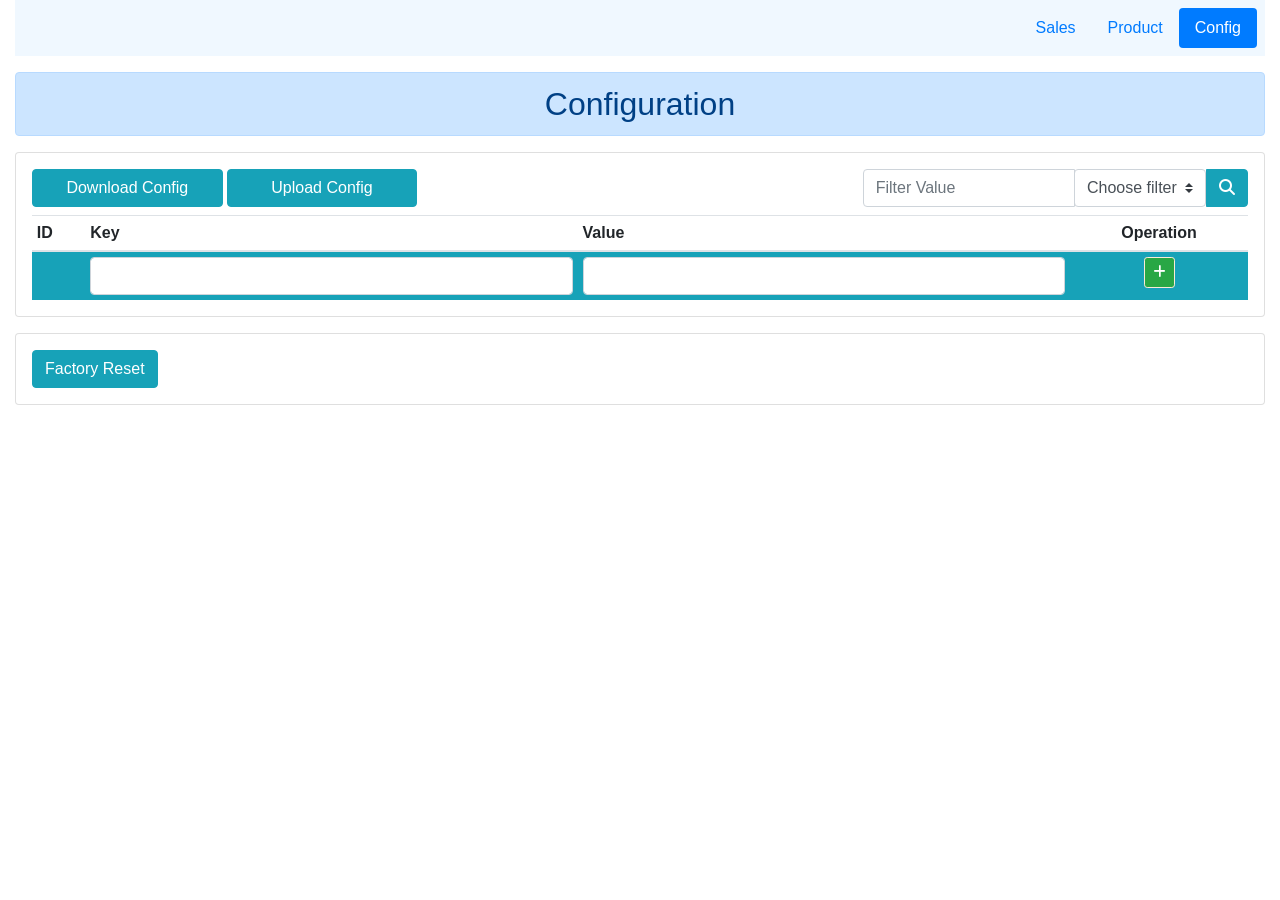
==== config.html @ c0d7469e "Merge 0dd97477b012184e996d37d2cf9f2592f91f5855 into 32b32e892f73459fadde84978712a0e87e4f4a03" ====
<!DOCTYPE html>
<html lang="en">

<head>
  <title>POS Lite</title>

  <link rel="icon" type="image/png" sizes="16x16"
    href="https://cdn0.iconfinder.com/data/icons/kameleon-free-pack-rounded/110/Shop-16.png">
  <link rel="icon" type="image/png" sizes="32x32"
    href="https://cdn0.iconfinder.com/data/icons/kameleon-free-pack-rounded/110/Shop-32.png">
  <link rel="icon" type="image/png" sizes="96x96"
    href="https://cdn0.iconfinder.com/data/icons/kameleon-free-pack-rounded/110/Shop-96.png">

  <meta charset="UTF-8" />
  <meta name="viewport" content="width=device-width, initial-scale=1.0" />
  <meta http-equiv="X-UA-Compatible" content="ie=edge" />
  <meta name="Description" content="POS Lite" />
  <meta name="author" content="POS Lite">

  <link rel="stylesheet" href="https://cdn.jsdelivr.net/npm/bootstrap@4.0.0/dist/css/bootstrap.min.css"
    integrity="sha384-Gn5384xqQ1aoWXA+058RXPxPg6fy4IWvTNh0E263XmFcJlSAwiGgFAW/dAiS6JXm" crossorigin="anonymous">
  <link rel="stylesheet" href="https://cdnjs.cloudflare.com/ajax/libs/font-awesome/6.1.1/css/all.min.css"
    integrity="sha512-KfkfwYDsLkIlwQp6LFnl8zNdLGxu9YAA1QvwINks4PhcElQSvqcyVLLD9aMhXd13uQjoXtEKNosOWaZqXgel0g=="
    crossorigin="anonymous" referrerpolicy="no-referrer" />
</head>

<body>
  <div class="container-fluid">
    <div class="row">

      <div class="col-lg-12">
        <ul class="nav nav-pills justify-content-end p-2" style="width:100%; background-color:aliceblue">
          <li class="nav-item">
            <a class="nav-link" href="./index.html">Sales</a>
          </li>
          <li class="nav-item">
            <a class="nav-link" href="./product.html">Product</a>
          </li>
          <li class="nav-item">
            <a class="nav-link active" href="#">Config</a>
          </li>
        </ul>
      </div>

      <div class="col-lg-12 mt-3">
        <h2 class="alert alert-primary text-center">
          Configuration
        </h2>
      </div>

      <div class="col-lg-12">
        <div class="card">
          <div class="card-body p-3">
            <div class="row">
              <div class="col-lg-4 mb-2">
                <div class="row no-gutters">
                  <div class="col mr-1">
                    <button type="button" class="btn btn-info btn-block" onclick="onDownloadConfig()">Download
                      Config</button>
                  </div>
                  <div class="col">
                    <button type="button" class="btn btn-info btn-block" onclick="onUploadConfig()">Upload
                      Config</button>
                  </div>
                </div>
                <div class="input-group-sm mt-2 mb-2" style="display:none" id="config_upload_form">
                  <input type="file" class="form-control" id="config_file">
                  <div class="input-group-append">
                    <button class="btn btn-secondary" type="button" data-toggle="modal"
                      data-target="#exampleModal">Upload</button>
                  </div>
                </div>
                <div class="modal fade" id="exampleModal" tabindex="-1" role="dialog"
                  aria-labelledby="exampleModalLabel" aria-hidden="true">
                  <div class="modal-dialog" role="document">
                    <div class="modal-content">
                      <div class="modal-header">
                        <h5 class="modal-title" id="exampleModalLabel">Warning</h5>
                        <button type="button" class="close" data-dismiss="modal" aria-label="Close">
                          <span aria-hidden="true">&times;</span>
                        </button>
                      </div>
                      <div class="modal-body">
                        Do you really want to replace all config?
                      </div>
                      <div class="modal-footer">
                        <button type="button" class="btn btn-secondary" data-dismiss="modal">Close</button>
                        <button type="button" class="btn btn-primary" data-dismiss="modal"
                          onclick="onUploadConfigProcess()">Save changes</button>
                      </div>
                    </div>
                  </div>
                </div>
              </div>

              <div class="col-lg-4 offset-lg-4 mb-2">
                <div class="input-group">
                  <input id="filter_value" type="text" class="form-control" placeholder="Filter Value"
                    aria-label="Filter Value" aria-describedby="basic-addon2">
                  <div class="input-group-append">
                    <select id="filter_type" class="custom-select" id="inputGroupSelect04">
                      <option value="default" selected>Choose filter</option>
                      <option value="key">Key</option>
                      <option value="value">Value</option>
                    </select>
                    <button class="btn btn-info btn-rounded" onclick="onSearchConfig()">
                      <i class="fa-solid fa-magnifying-glass"></i>
                    </button>
                  </div>
                </div>
              </div>
            </div>
            <div class="table-responsive">
              <table id="datatable" class="table table-sm table-striped mb-0">
                <thead>
                  <tr>
                    <th>ID</th>
                    <th>Key</th>
                    <th>Value</th>
                    <th style="text-align:center">Operation</th>
                  </tr>
                </thead>
                <tbody id="config_list"></tbody>
                <tfoot id="new_config" class="bg-info">
                  <tr>
                    <td></td>
                    <td>
                      <input id="new_config_key" type="text" class="form-control">
                    </td>
                    <td>
                      <input id="new_config_value" type="text" class="form-control">
                    </td>
                    <td style="text-align:center"><button type="button" class="btn btn-success btn-rounded btn-sm my-0"
                        style="border-color:antiquewhite" onclick="onAddConfig()">
                        <i class="fas fa-plus"></i>
                      </button></td>
                  </tr>
                </tfoot>
              </table>
            </div>
          </div>
        </div>
      </div>

      <div class="col-lg-12">
        <div class="card mt-3 mb-3">
          <div class="card-body p-3">
            <div>
              <button type="button" class="btn btn-info" data-toggle="modal"
              data-target="#resetModal">
                Factory Reset
              </button>
              <div class="modal fade" id="resetModal" tabindex="-1" role="dialog"
              aria-labelledby="resetModalLabel" aria-hidden="true">
                <div class="modal-dialog" role="document">
                  <div class="modal-content">
                    <div class="modal-header">
                      <h5 class="modal-title" id="resetModalLabel">Warning</h5>
                      <button type="button" class="close" data-dismiss="modal" aria-label="Close">
                        <span aria-hidden="true">&times;</span>
                      </button>
                    </div>
                    <div class="modal-body">
                      This action will delete all your data, make sure it's already backup
                    </div>
                    <div class="modal-footer">
                      <button type="button" class="btn btn-secondary" data-dismiss="modal">Close</button>
                      <button type="button" class="btn btn-primary" data-dismiss="modal"
                        onclick="onFactoryResetClicked()">Save changes</button>
                    </div>
                  </div>
                </div>
              </div>
            </div>
          </div>
        </div>
      </div>
    </div>

    <!-- Custom Alert -->
    <div id="customAlert"></div>

  </div>

  <!-- Import JS -->
  <script src="https://code.jquery.com/jquery-3.2.1.slim.min.js"
    integrity="sha384-KJ3o2DKtIkvYIK3UENzmM7KCkRr/rE9/Qpg6aAZGJwFDMVNA/GpGFF93hXpG5KkN"
    crossorigin="anonymous"></script>
  <script src="https://cdn.jsdelivr.net/npm/popper.js@1.12.9/dist/umd/popper.min.js"
    integrity="sha384-ApNbgh9B+Y1QKtv3Rn7W3mgPxhU9K/ScQsAP7hUibX39j7fakFPskvXusvfa0b4Q"
    crossorigin="anonymous"></script>
  <script src="https://cdn.jsdelivr.net/npm/bootstrap@4.0.0/dist/js/bootstrap.min.js"
    integrity="sha384-JZR6Spejh4U02d8jOt6vLEHfe/JQGiRRSQQxSfFWpi1MquVdAyjUar5+76PVCmYl"
    crossorigin="anonymous"></script>
  <script src="js/localstoragedb.min.js"></script>
  <script src="js/localstoragedbcustom.js"></script>
  <script src="js/customalert.js"></script>

  <!-- Custom JS -->
  <script type="text/javascript">

    allConfigs() // init page

    function allConfigs() {
      var listConfig = lsDB.queryAll("config")
      if (listConfig.length == 0) {
        return
      }

      configList = ``
      listConfig.forEach(function (value) {
        var singleDataValues = Object.values(value)
        var singleDataKeys = Object.keys(value)
        var singleDataRow = ``
        singleDataValues.forEach(function (va, i) {
          singleDataRow += `<td id="config_${singleDataKeys[i]}_${singleDataValues[0]}">${va}</td>`
        })

        configList += `
              <tr id="config_data_${singleDataValues[0]}">
                ${singleDataRow}
                <td style="text-align:center">
                  <button class="btn btn-sm btn-secondary" onclick="onEditConfig(${singleDataValues[0]})">
                    <i class="fa fa-edit"></i>
                  </button>
                  <button class="btn btn-sm btn-danger" onclick="onDeleteConfig(${singleDataValues[0]})">
                    <i class="fas fa-trash"></i>
                  </button>
                </td>
              </tr>`
      })

      document.getElementById("config_list").innerHTML = configList
    }

    function onAddConfig() {
      var configKey = document.getElementById("new_config_key").value
      var configValue = document.getElementById("new_config_value").value

      if (configKey == "" || configValue == "") {
        alertE("Config key or config Value should not empty")
        return
      }

      var registeredConfig = lsDB.queryAll("config", {
        query: { key: configKey }
      })

      if (registeredConfig.length > 0) {
        alertE("Config key already used")
        return
      }

      lsDB.insert("config", {
        key: configKey,
        value: configValue,
      })
      lsDB.commit()
      allConfigs()

      document.getElementById("new_config_value").value = ""
      document.getElementById("new_config_key").value = ""
    }

    function onEditConfig(id) {
      var currentConfigID = document.getElementById("config_ID_" + id).innerHTML
      var currentConfigKey = document.getElementById("config_key_" + id).innerHTML
      var currentConfigValue = document.getElementById("config_value_" + id).innerHTML

      document.getElementById("config_data_" + id).innerHTML = `
                <td id="config_ID_${id}">${currentConfigID}</td>
                <td id="config_key_${id}" contenteditable=true style="border:groove">${currentConfigKey}</td>
                <td id="config_value_${id}" contenteditable=true style="border:groove">${currentConfigValue}</td>
                <td style="text-align:center">
                  <button class="btn btn-sm btn-primary" onclick="onSaveConfig(${id})">
                    <i class="fa fa-save"></i>
                  </button>
                  <button class="btn btn-sm btn-danger" onclick="onDeleteConfig(${id})">
                    <i class="fas fa-trash"></i>
                  </button>
                </td>`

    }

    function onSaveConfig(id) {
      var changeConfigID = document.getElementById("config_ID_" + id).innerHTML
      var changeConfigKey = document.getElementById("config_key_" + id).innerHTML
      var changeConfigValue = document.getElementById("config_value_" + id).innerHTML

      if (changeConfigKey == "" || changeConfigValue == "") {
        alertE("Config key, config name or price should not empty")
        return
      }

      var registeredConfig = lsDB.queryAll("config", {
        query: { key: changeConfigKey }
      })
      if (registeredConfig.length > 0) {
        if (registeredConfig[0].config_key == changeConfigKey && registeredConfig[0].ID != id) {
          alertE("Config key already used")
          return
        }
      }

      document.getElementById("config_data_" + id).innerHTML = `
                <td id="config_ID_${id}">${changeConfigID}</td>
                <td id="config_key_${id}">${changeConfigKey}</td>
                <td id="config_value_${id}">${changeConfigValue}</td>
                <td style="text-align:center">
                  <button class="btn btn-sm btn-secondary" onclick="onEditConfig(${id})">
                    <i class="fa fa-edit"></i>
                  </button>
                  <button class="btn btn-sm btn-danger" onclick="onDeleteConfig(${id})">
                    <i class="fas fa-trash"></i>
                  </button>
                </td>`

      lsDB.update("config", { ID: id }, function (row) {
        row.key = changeConfigKey
        row.value = changeConfigValue
        return row
      })
      lsDB.commit()
    }

    function onDeleteConfig(id) {
      lsDB.deleteRows("config", { ID: id })
      lsDB.commit()
      document.getElementById("config_data_" + id).remove()
    }

    function onSearchConfig() {
      var filterType = document.getElementById("filter_type").value
      var filterValue = document.getElementById("filter_value").value

      var newQuery = {}
      if (filterType == "default") {
        document.getElementById("filter_value").value = ""
        allConfigs()
        return
      } else {
        newQuery = function (row) {
          if (row[filterType].toLowerCase().match(filterValue.toLowerCase())) {
            return true
          } else {
            return false
          }
        }
      }

      var listConfig = lsDB.queryAll("config", {
        query: newQuery
      })
      if (listConfig.length == 0) {
        document.getElementById("config_list").innerHTML = ""
        return
      }

      configList = ``
      listConfig.forEach(function (value) {

        var singleDataValues = Object.values(value)
        var singleDataKeys = Object.keys(value)
        var singleDataRow = ``
        singleDataValues.forEach(function (va, i) {
          singleDataRow += `<td id="config_${singleDataKeys[i]}_${singleDataValues[0]}">${va}</td>`
        })

        configList += `
              <tr id="config_data_${singleDataValues[0]}">
                ${singleDataRow}
                <td style="text-align:center">
                  <button class="btn btn-sm btn-danger" onclick="onDeleteConfig(${singleDataValues[0]})">
                    <i class="fas fa-trash"></i>
                  </button>
                  <button class="btn btn-sm btn-success" onclick="onEditConfig(${singleDataValues[0]})">
                    <i class="fa fa-edit"></i>
                </button>
                </td>
              </tr>`
      })

      document.getElementById("config_list").innerHTML = configList
    }

    function onDownloadConfig() {
      var listConfig = lsDB.queryAll("config")
      if (listConfig.length == 0) {
        return
      }

      var header = Object.keys(listConfig[0]).join(",") + "\n"
      var configCSV = ""
      listConfig.forEach(function (value, i) {
        var { ID, ...valueWithoutID } = value
        if (i == 0) { // first iteration
          configCSV += Object.keys(valueWithoutID).join(",") + "\n"
          configCSV += Object.values(valueWithoutID).join(",") + "\n"
        }
        else if (i + 1 == listConfig.length) { // last iteration
          configCSV += Object.values(valueWithoutID).join(",")
        } else {
          configCSV += Object.values(valueWithoutID).join(",") + "\n"
        }
      })

      var csv_file, download_link
      csv_file = new Blob([configCSV], { type: "text/csv" })
      download_link = document.createElement("a")
      download_link.download = "config.csv"
      download_link.href = window.URL.createObjectURL(csv_file)
      download_link.style.display = "none"
      document.body.appendChild(download_link)
      download_link.click()
    }

    function onUploadConfig() {
      var formUploadConfig = document.getElementById("config_upload_form")
      if (formUploadConfig.style.display === "none") {
        formUploadConfig.style.display = "flex"
      } else {
        formUploadConfig.style.display = "none"
      }
    }

    function onUploadConfigProcess() {
      var configFile = document.getElementById("config_file")
      var regex = /^([a-zA-Z0-9\s_\\.\-:])+(.csv|.txt)$/
      if (regex.test(configFile.value.toLowerCase())) {
        if (typeof (FileReader) != "undefined") {
          var reader = new FileReader()
          reader.onload = function (e) {
            var configJSON = csvToJSON(e.target.result)
            if (configJSON) {
              lsDB.truncate("config")
              configJSON.forEach(function (value) {
                lsDB.insert("config", value)
              })
              lsDB.commit()
              allConfigs()
            } else {
              alertE("Error, please re-validate your file");
            }
          }
          reader.readAsText(configFile.files[0]);
        } else {
          alertE("This browser does not support HTML5");
        }
      } else {
        alertE("Please upload a valid CSV file");
      }
    }

    function csvToJSON(csv) {
      var lines = csv.split("\n");
      var result = [];
      var headers = lines[0].split(",");

      for (var i = 1; i < lines.length; i++) {
        var obj = {};
        var currentline = lines[i].split(",")
        for (var j = 0; j < headers.length; j++) {
          var val = currentline[j]
          if (j + 1 == 2 && currentline.length > 2) { // indicating value contains comma in value
            currentline.shift() // remove first array
            val = currentline.join(",") // then compact it 
          }
          obj[headers[j]] = val
        }
        result.push(obj)
      }

      const unique = new Set()
      const anyDuplicateConfigKey = result.some(element => unique.size === unique.add(element.key).size)
      if (anyDuplicateConfigKey) {
        return false
      }

      return result
    }

    function onFactoryResetClicked() {
      lsDB.drop("poslite")      
      location.reload()
    }

  </script>

</body>

</html>
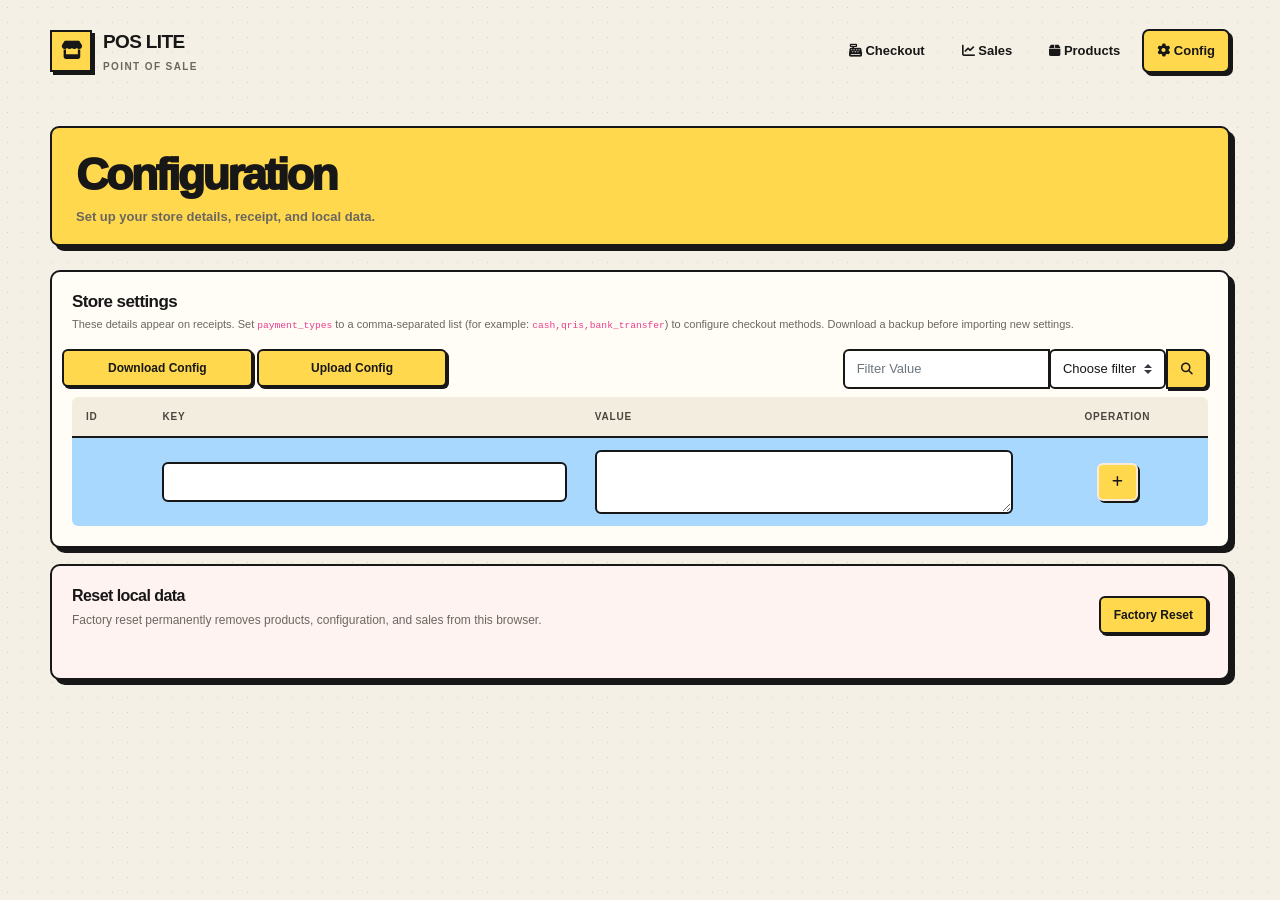
==== commit 581d9cdc: "init modernize" ====
--- a/config.html
+++ b/config.html
@@ -4,12 +4,7 @@
 <head>
   <title>POS Lite</title>
 
-  <link rel="icon" type="image/png" sizes="16x16"
-    href="https://cdn0.iconfinder.com/data/icons/kameleon-free-pack-rounded/110/Shop-16.png">
-  <link rel="icon" type="image/png" sizes="32x32"
-    href="https://cdn0.iconfinder.com/data/icons/kameleon-free-pack-rounded/110/Shop-32.png">
-  <link rel="icon" type="image/png" sizes="96x96"
-    href="https://cdn0.iconfinder.com/data/icons/kameleon-free-pack-rounded/110/Shop-96.png">
+  <link rel="icon" type="image/png" href="https://i.ibb.co.com/cK1Ss7vL/poslite-logo.png">
 
   <meta charset="UTF-8" />
   <meta name="viewport" content="width=device-width, initial-scale=1.0" />
@@ -22,35 +17,50 @@
   <link rel="stylesheet" href="https://cdnjs.cloudflare.com/ajax/libs/font-awesome/6.1.1/css/all.min.css"
     integrity="sha512-KfkfwYDsLkIlwQp6LFnl8zNdLGxu9YAA1QvwINks4PhcElQSvqcyVLLD9aMhXd13uQjoXtEKNosOWaZqXgel0g=="
     crossorigin="anonymous" referrerpolicy="no-referrer" />
+  <link rel="stylesheet" href="./css/pos.css">
 </head>
 
 <body>
-  <div class="container-fluid">
+  <div class="container-fluid app-shell">
     <div class="row">
 
-      <div class="col-lg-12">
-        <ul class="nav nav-pills justify-content-end p-2" style="width:100%; background-color:aliceblue">
-          <li class="nav-item">
-            <a class="nav-link" href="./index.html">Sales</a>
-          </li>
-          <li class="nav-item">
-            <a class="nav-link" href="./product.html">Product</a>
-          </li>
-          <li class="nav-item">
-            <a class="nav-link active" href="#">Config</a>
-          </li>
-        </ul>
-      </div>
+      <header class="col-lg-12 app-topbar">
+        <a class="app-brand" href="./index.html" aria-label="POS Lite home">
+          <span class="app-brand-mark" aria-hidden="true"><i class="fa-solid fa-store"></i></span>
+          <span class="app-brand-name">POS LITE<small>Point of sale</small></span>
+        </a>
+        <nav aria-label="Main navigation">
+          <ul class="nav nav-pills app-nav">
+            <li class="nav-item"><a class="nav-link" href="./index.html"><i class="fa-solid fa-cash-register"
+                  aria-hidden="true"></i> Checkout</a></li>
+            <li class="nav-item"><a class="nav-link" href="./sales.html"><i class="fa-solid fa-chart-line"
+                  aria-hidden="true"></i> Sales</a></li>
+            <li class="nav-item"><a class="nav-link" href="./product.html"><i class="fa-solid fa-box"
+                  aria-hidden="true"></i> Products</a></li>
+            <li class="nav-item"><a class="nav-link active" href="./config.html" aria-current="page"><i
+                  class="fa-solid fa-gear" aria-hidden="true"></i> Config</a></li>
+          </ul>
+        </nav>
+      </header>
 
       <div class="col-lg-12 mt-3">
-        <h2 class="alert alert-primary text-center">
+        <h2 class="alert page-title">
           Configuration
+          <small>Set up your store details, receipt, and local data.</small>
         </h2>
       </div>
 
       <div class="col-lg-12">
         <div class="card">
           <div class="card-body p-3">
+            <div class="page-section-heading">
+              <div>
+                <h3>Store settings</h3>
+                <p>These details appear on receipts. Set <code>payment_types</code> to a comma-separated list (for
+                  example: <code>cash,qris,bank_transfer</code>) to configure checkout methods. Download a backup before
+                  importing new settings.</p>
+              </div>
+            </div>
             <div class="row">
               <div class="col-lg-4 mb-2">
                 <div class="row no-gutters">
@@ -75,18 +85,19 @@
                   <div class="modal-dialog" role="document">
                     <div class="modal-content">
                       <div class="modal-header">
-                        <h5 class="modal-title" id="exampleModalLabel">Warning</h5>
+                        <h5 class="modal-title" id="exampleModalLabel">Replace configuration?</h5>
                         <button type="button" class="close" data-dismiss="modal" aria-label="Close">
                           <span aria-hidden="true">&times;</span>
                         </button>
                       </div>
                       <div class="modal-body">
-                        Do you really want to replace all config?
+                        This will replace every setting in this browser. Make sure your current configuration is backed
+                        up.
                       </div>
                       <div class="modal-footer">
-                        <button type="button" class="btn btn-secondary" data-dismiss="modal">Close</button>
+                        <button type="button" class="btn btn-secondary" data-dismiss="modal">Cancel</button>
                         <button type="button" class="btn btn-primary" data-dismiss="modal"
-                          onclick="onUploadConfigProcess()">Save changes</button>
+                          onclick="onUploadConfigProcess()">Replace settings</button>
                       </div>
                     </div>
                   </div>
@@ -128,7 +139,7 @@
                       <input id="new_config_key" type="text" class="form-control">
                     </td>
                     <td>
-                      <input id="new_config_value" type="text" class="form-control">
+                      <textarea id="new_config_value" class="form-control" rows="2"></textarea>
                     </td>
                     <td style="text-align:center"><button type="button" class="btn btn-success btn-rounded btn-sm my-0"
                         style="border-color:antiquewhite" onclick="onAddConfig()">
@@ -143,19 +154,22 @@
       </div>
 
       <div class="col-lg-12">
-        <div class="card mt-3 mb-3">
+        <div class="card danger-panel mt-3 mb-3">
           <div class="card-body p-3">
-            <div>
-              <button type="button" class="btn btn-info" data-toggle="modal"
-              data-target="#resetModal">
+            <div class="page-section-heading">
+              <div>
+                <h3>Reset local data</h3>
+                <p>Factory reset permanently removes products, configuration, and sales from this browser.</p>
+              </div>
+              <button type="button" class="btn btn-info" data-toggle="modal" data-target="#resetModal">
                 Factory Reset
               </button>
-              <div class="modal fade" id="resetModal" tabindex="-1" role="dialog"
-              aria-labelledby="resetModalLabel" aria-hidden="true">
+              <div class="modal fade" id="resetModal" tabindex="-1" role="dialog" aria-labelledby="resetModalLabel"
+                aria-hidden="true">
                 <div class="modal-dialog" role="document">
                   <div class="modal-content">
                     <div class="modal-header">
-                      <h5 class="modal-title" id="resetModalLabel">Warning</h5>
+                      <h5 class="modal-title" id="resetModalLabel">Reset this browser?</h5>
                       <button type="button" class="close" data-dismiss="modal" aria-label="Close">
                         <span aria-hidden="true">&times;</span>
                       </button>
@@ -164,9 +178,9 @@
                       This action will delete all your data, make sure it's already backup
                     </div>
                     <div class="modal-footer">
-                      <button type="button" class="btn btn-secondary" data-dismiss="modal">Close</button>
+                      <button type="button" class="btn btn-secondary" data-dismiss="modal">Cancel</button>
                       <button type="button" class="btn btn-primary" data-dismiss="modal"
-                        onclick="onFactoryResetClicked()">Save changes</button>
+                        onclick="onFactoryResetClicked()">Reset all data</button>
                     </div>
                   </div>
                 </div>
@@ -193,8 +207,9 @@
     integrity="sha384-JZR6Spejh4U02d8jOt6vLEHfe/JQGiRRSQQxSfFWpi1MquVdAyjUar5+76PVCmYl"
     crossorigin="anonymous"></script>
   <script src="js/localstoragedb.min.js"></script>
-  <script src="js/localstoragedbcustom.js"></script>
-  <script src="js/customalert.js"></script>
+  <script src="js/database.js"></script>
+  <script src="js/alerts.js"></script>
+  <script src="js/csv.js"></script>
 
   <!-- Custom JS -->
   <script type="text/javascript">
@@ -202,39 +217,64 @@
     allConfigs() // init page
 
     function allConfigs() {
-      var listConfig = lsDB.queryAll("config")
-      if (listConfig.length == 0) {
-        return
-      }
-
-      configList = ``
-      listConfig.forEach(function (value) {
-        var singleDataValues = Object.values(value)
-        var singleDataKeys = Object.keys(value)
-        var singleDataRow = ``
-        singleDataValues.forEach(function (va, i) {
-          singleDataRow += `<td id="config_${singleDataKeys[i]}_${singleDataValues[0]}">${va}</td>`
+      lsDB = newSessionDB()
+      renderConfigs(lsDB.queryAll("config"))
+    }
+
+    function renderConfigs(configs) {
+      var configList = document.getElementById("config_list")
+      configList.textContent = ""
+      if (configs.length === 0) {
+        var emptyRow = document.createElement("tr")
+        var emptyCell = document.createElement("td")
+        emptyCell.colSpan = 4
+        emptyCell.className = "data-empty"
+        emptyCell.textContent = "No settings found. Add a setting below or adjust your search."
+        emptyRow.appendChild(emptyCell)
+        configList.appendChild(emptyRow)
+        return
+      }
+
+      configs.forEach(function (config) {
+        var row = document.createElement("tr")
+        row.id = "config_data_" + config.ID;
+        [
+          ["config_ID", config.ID],
+          ["config_key", config.key],
+          ["config_value", config.value]
+        ].forEach(function (field) {
+          var cell = document.createElement("td")
+          cell.id = field[0] + "_" + config.ID
+          cell.textContent = field[1] === null || field[1] === undefined ? "" : String(field[1])
+          if (field[0] === "config_value") {
+            cell.className = "config-value-cell"
+          }
+          row.appendChild(cell)
         })
 
-        configList += `
-              <tr id="config_data_${singleDataValues[0]}">
-                ${singleDataRow}
-                <td style="text-align:center">
-                  <button class="btn btn-sm btn-secondary" onclick="onEditConfig(${singleDataValues[0]})">
-                    <i class="fa fa-edit"></i>
-                  </button>
-                  <button class="btn btn-sm btn-danger" onclick="onDeleteConfig(${singleDataValues[0]})">
-                    <i class="fas fa-trash"></i>
-                  </button>
-                </td>
-              </tr>`
-      })
-
-      document.getElementById("config_list").innerHTML = configList
+        var actions = document.createElement("td")
+        actions.className = "text-center"
+        var editButton = document.createElement("button")
+        editButton.type = "button"
+        editButton.className = "btn btn-sm btn-secondary mr-1"
+        editButton.setAttribute("aria-label", "Edit setting " + config.key)
+        editButton.innerHTML = '<i class="fa fa-edit" aria-hidden="true"></i>'
+        editButton.addEventListener("click", function () { onEditConfig(config.ID) })
+        var deleteButton = document.createElement("button")
+        deleteButton.type = "button"
+        deleteButton.className = "btn btn-sm btn-danger"
+        deleteButton.setAttribute("aria-label", "Delete setting " + config.key)
+        deleteButton.innerHTML = '<i class="fas fa-trash" aria-hidden="true"></i>'
+        deleteButton.addEventListener("click", function () { onDeleteConfig(config.ID) })
+        actions.appendChild(editButton)
+        actions.appendChild(deleteButton)
+        row.appendChild(actions)
+        configList.appendChild(row)
+      })
     }
 
     function onAddConfig() {
-      var configKey = document.getElementById("new_config_key").value
+      var configKey = document.getElementById("new_config_key").value.trim()
       var configValue = document.getElementById("new_config_value").value
 
       if (configKey == "" || configValue == "") {
@@ -242,6 +282,7 @@
         return
       }
 
+      lsDB = newSessionDB()
       var registeredConfig = lsDB.queryAll("config", {
         query: { key: configKey }
       })
@@ -263,57 +304,69 @@
     }
 
     function onEditConfig(id) {
-      var currentConfigID = document.getElementById("config_ID_" + id).innerHTML
-      var currentConfigKey = document.getElementById("config_key_" + id).innerHTML
-      var currentConfigValue = document.getElementById("config_value_" + id).innerHTML
-
-      document.getElementById("config_data_" + id).innerHTML = `
-                <td id="config_ID_${id}">${currentConfigID}</td>
-                <td id="config_key_${id}" contenteditable=true style="border:groove">${currentConfigKey}</td>
-                <td id="config_value_${id}" contenteditable=true style="border:groove">${currentConfigValue}</td>
-                <td style="text-align:center">
-                  <button class="btn btn-sm btn-primary" onclick="onSaveConfig(${id})">
-                    <i class="fa fa-save"></i>
-                  </button>
-                  <button class="btn btn-sm btn-danger" onclick="onDeleteConfig(${id})">
-                    <i class="fas fa-trash"></i>
-                  </button>
-                </td>`
-
+      var row = document.getElementById("config_data_" + id)
+      var values = ["config_ID_" + id, "config_key_" + id, "config_value_" + id]
+        .map(function (cellId) { return document.getElementById(cellId).textContent })
+      row.textContent = ""
+      values.forEach(function (value, index) {
+        var cell = document.createElement("td")
+        cell.id = ["config_ID", "config_key", "config_value"][index] + "_" + id
+        if (index === 2 && values[1] === "receipt_footer") {
+          var editor = document.createElement("textarea")
+          editor.className = "form-control"
+          editor.rows = 3
+          editor.value = value
+          editor.setAttribute("aria-label", "Receipt footer")
+          cell.appendChild(editor)
+        } else {
+          cell.textContent = value
+        }
+        if (index > 0) {
+          if (!(index === 2 && values[1] === "receipt_footer")) {
+            cell.contentEditable = "true"
+            cell.setAttribute("aria-label", index === 1 ? "Setting key" : "Setting value")
+          }
+        }
+        row.appendChild(cell)
+      })
+      var actions = document.createElement("td")
+      actions.className = "text-center"
+      var saveButton = document.createElement("button")
+      saveButton.type = "button"
+      saveButton.className = "btn btn-sm btn-primary mr-1"
+      saveButton.setAttribute("aria-label", "Save setting")
+      saveButton.innerHTML = '<i class="fa fa-save" aria-hidden="true"></i>'
+      saveButton.addEventListener("click", function () { onSaveConfig(id) })
+      var cancelButton = document.createElement("button")
+      cancelButton.type = "button"
+      cancelButton.className = "btn btn-sm btn-secondary"
+      cancelButton.setAttribute("aria-label", "Cancel editing")
+      cancelButton.innerHTML = '<i class="fa fa-xmark" aria-hidden="true"></i>'
+      cancelButton.addEventListener("click", allConfigs)
+      actions.appendChild(saveButton)
+      actions.appendChild(cancelButton)
+      row.appendChild(actions)
     }
 
     function onSaveConfig(id) {
-      var changeConfigID = document.getElementById("config_ID_" + id).innerHTML
-      var changeConfigKey = document.getElementById("config_key_" + id).innerHTML
-      var changeConfigValue = document.getElementById("config_value_" + id).innerHTML
-
-      if (changeConfigKey == "" || changeConfigValue == "") {
+      var changeConfigKey = document.getElementById("config_key_" + id).textContent.trim()
+      var configValueCell = document.getElementById("config_value_" + id)
+      var footerEditor = configValueCell.querySelector("textarea")
+      var changeConfigValue = footerEditor ? footerEditor.value : configValueCell.textContent
+
+      if (!changeConfigKey || !changeConfigValue.trim()) {
         alertE("Config key, config name or price should not empty")
         return
       }
 
+      lsDB = newSessionDB()
       var registeredConfig = lsDB.queryAll("config", {
         query: { key: changeConfigKey }
       })
-      if (registeredConfig.length > 0) {
-        if (registeredConfig[0].config_key == changeConfigKey && registeredConfig[0].ID != id) {
-          alertE("Config key already used")
-          return
-        }
-      }
-
-      document.getElementById("config_data_" + id).innerHTML = `
-                <td id="config_ID_${id}">${changeConfigID}</td>
-                <td id="config_key_${id}">${changeConfigKey}</td>
-                <td id="config_value_${id}">${changeConfigValue}</td>
-                <td style="text-align:center">
-                  <button class="btn btn-sm btn-secondary" onclick="onEditConfig(${id})">
-                    <i class="fa fa-edit"></i>
-                  </button>
-                  <button class="btn btn-sm btn-danger" onclick="onDeleteConfig(${id})">
-                    <i class="fas fa-trash"></i>
-                  </button>
-                </td>`
+      if (registeredConfig.some(function (config) { return Number(config.ID) !== Number(id) })) {
+        alertE("Config key already used")
+        return
+      }
 
       lsDB.update("config", { ID: id }, function (row) {
         row.key = changeConfigKey
@@ -321,97 +374,44 @@
         return row
       })
       lsDB.commit()
+      allConfigs()
     }
 
     function onDeleteConfig(id) {
-      lsDB.deleteRows("config", { ID: id })
-      lsDB.commit()
-      document.getElementById("config_data_" + id).remove()
+      confirmAction("Delete this configuration setting?", function () {
+        lsDB = newSessionDB()
+        lsDB.deleteRows("config", { ID: id })
+        lsDB.commit()
+        allConfigs()
+      }, "Delete setting")
     }
 
     function onSearchConfig() {
       var filterType = document.getElementById("filter_type").value
-      var filterValue = document.getElementById("filter_value").value
-
-      var newQuery = {}
-      if (filterType == "default") {
-        document.getElementById("filter_value").value = ""
-        allConfigs()
-        return
-      } else {
-        newQuery = function (row) {
-          if (row[filterType].toLowerCase().match(filterValue.toLowerCase())) {
-            return true
-          } else {
-            return false
-          }
-        }
-      }
-
-      var listConfig = lsDB.queryAll("config", {
-        query: newQuery
-      })
+      var filterValue = document.getElementById("filter_value").value.trim().toLowerCase()
+      lsDB = newSessionDB()
+      var configs = lsDB.queryAll("config")
+      if (!filterValue || filterType === "default") {
+        renderConfigs(configs)
+        return
+      }
+      renderConfigs(configs.filter(function (config) {
+        return String(config[filterType] || "").toLowerCase().includes(filterValue)
+      }))
+    }
+
+    function onDownloadConfig() {
+      var listConfig = newSessionDB().queryAll("config")
       if (listConfig.length == 0) {
-        document.getElementById("config_list").innerHTML = ""
-        return
-      }
-
-      configList = ``
-      listConfig.forEach(function (value) {
-
-        var singleDataValues = Object.values(value)
-        var singleDataKeys = Object.keys(value)
-        var singleDataRow = ``
-        singleDataValues.forEach(function (va, i) {
-          singleDataRow += `<td id="config_${singleDataKeys[i]}_${singleDataValues[0]}">${va}</td>`
-        })
-
-        configList += `
-              <tr id="config_data_${singleDataValues[0]}">
-                ${singleDataRow}
-                <td style="text-align:center">
-                  <button class="btn btn-sm btn-danger" onclick="onDeleteConfig(${singleDataValues[0]})">
-                    <i class="fas fa-trash"></i>
-                  </button>
-                  <button class="btn btn-sm btn-success" onclick="onEditConfig(${singleDataValues[0]})">
-                    <i class="fa fa-edit"></i>
-                </button>
-                </td>
-              </tr>`
-      })
-
-      document.getElementById("config_list").innerHTML = configList
-    }
-
-    function onDownloadConfig() {
-      var listConfig = lsDB.queryAll("config")
-      if (listConfig.length == 0) {
-        return
-      }
-
-      var header = Object.keys(listConfig[0]).join(",") + "\n"
-      var configCSV = ""
-      listConfig.forEach(function (value, i) {
-        var { ID, ...valueWithoutID } = value
-        if (i == 0) { // first iteration
-          configCSV += Object.keys(valueWithoutID).join(",") + "\n"
-          configCSV += Object.values(valueWithoutID).join(",") + "\n"
-        }
-        else if (i + 1 == listConfig.length) { // last iteration
-          configCSV += Object.values(valueWithoutID).join(",")
-        } else {
-          configCSV += Object.values(valueWithoutID).join(",") + "\n"
-        }
-      })
-
-      var csv_file, download_link
-      csv_file = new Blob([configCSV], { type: "text/csv" })
-      download_link = document.createElement("a")
-      download_link.download = "config.csv"
-      download_link.href = window.URL.createObjectURL(csv_file)
-      download_link.style.display = "none"
-      document.body.appendChild(download_link)
-      download_link.click()
+        alertE("There are no configuration values to export yet")
+        return
+      }
+
+      var rows = [["key", "value"]]
+      listConfig.forEach(function (config) {
+        rows.push([config.key, config.value])
+      })
+      downloadCSV("config.csv", rows)
     }
 
     function onUploadConfig() {
@@ -425,62 +425,74 @@
 
     function onUploadConfigProcess() {
       var configFile = document.getElementById("config_file")
-      var regex = /^([a-zA-Z0-9\s_\\.\-:])+(.csv|.txt)$/
-      if (regex.test(configFile.value.toLowerCase())) {
-        if (typeof (FileReader) != "undefined") {
-          var reader = new FileReader()
-          reader.onload = function (e) {
-            var configJSON = csvToJSON(e.target.result)
-            if (configJSON) {
-              lsDB.truncate("config")
-              configJSON.forEach(function (value) {
-                lsDB.insert("config", value)
-              })
-              lsDB.commit()
-              allConfigs()
-            } else {
-              alertE("Error, please re-validate your file");
-            }
-          }
-          reader.readAsText(configFile.files[0]);
-        } else {
-          alertE("This browser does not support HTML5");
+      var file = configFile.files && configFile.files[0]
+      if (!file || !/\.csv$/i.test(file.name)) {
+        alertE("Please choose a valid CSV file")
+        return
+      }
+
+      var reader = new FileReader()
+      reader.onload = function () {
+        var configJSON
+        try {
+          configJSON = csvToJSON(reader.result)
+        } catch (error) {
+          alertE(error.message)
+          return
         }
-      } else {
-        alertE("Please upload a valid CSV file");
-      }
+
+        if (!configJSON) {
+          alertE("CSV must include key and value columns")
+          return
+        }
+
+        lsDB = newSessionDB()
+        lsDB.truncate("config")
+        configJSON.forEach(function (config) {
+          lsDB.insert("config", config)
+        })
+        lsDB.commit()
+        allConfigs()
+      }
+      reader.onerror = function () {
+        alertE("Could not read the selected CSV file")
+      }
+      reader.readAsText(file)
     }
 
     function csvToJSON(csv) {
-      var lines = csv.split("\n");
-      var result = [];
-      var headers = lines[0].split(",");
-
-      for (var i = 1; i < lines.length; i++) {
-        var obj = {};
-        var currentline = lines[i].split(",")
-        for (var j = 0; j < headers.length; j++) {
-          var val = currentline[j]
-          if (j + 1 == 2 && currentline.length > 2) { // indicating value contains comma in value
-            currentline.shift() // remove first array
-            val = currentline.join(",") // then compact it 
-          }
-          obj[headers[j]] = val
+      var rows = parseCSV(String(csv || "").replace(/^\uFEFF/, ""))
+      if (rows.length < 2) {
+        return false
+      }
+
+      var headers = rows[0].map(function (header) { return header.trim() })
+      if (headers.indexOf("key") === -1 || headers.indexOf("value") === -1) {
+        return false
+      }
+
+      var seenKeys = new Set()
+      var result = rows.slice(1).map(function (row) {
+        var config = {}
+        headers.forEach(function (header, index) {
+          config[header] = row[index] || ""
+        })
+        return { key: config.key.trim(), value: config.value }
+      })
+      if (result.some(function (config) {
+        if (!config.key || !config.value || seenKeys.has(config.key)) {
+          return true
         }
-        result.push(obj)
-      }
-
-      const unique = new Set()
-      const anyDuplicateConfigKey = result.some(element => unique.size === unique.add(element.key).size)
-      if (anyDuplicateConfigKey) {
+        seenKeys.add(config.key)
         return false
-      }
-
+      })) {
+        return false
+      }
       return result
     }
 
     function onFactoryResetClicked() {
-      lsDB.drop("poslite")      
+      lsDB.drop("poslite")
       location.reload()
     }
 
@@ -488,4 +500,4 @@
 
 </body>
 
-</html>+</html>
--- a/css/pos.css
+++ b/css/pos.css
@@ -0,0 +1,748 @@
+:root {
+  color-scheme: light;
+  --ink: #171717;
+  --paper: #fffdf6;
+  --canvas: #f5f0e5;
+  --muted: #6b675f;
+  --yellow: #ffd84d;
+  --blue: #a9d8ff;
+  --pink: #ffb6c8;
+  --green: #b8efc5;
+  --line: 2px solid var(--ink);
+  --shadow: 5px 5px 0 var(--ink);
+}
+
+* {
+  box-sizing: border-box;
+}
+
+html {
+  min-width: 320px;
+}
+
+body {
+  min-height: 100vh;
+  margin: 0;
+  background-color: var(--canvas);
+  background-image: radial-gradient(#d7cebd 0.8px, transparent 0.8px);
+  background-size: 15px 15px;
+  color: var(--ink);
+  font-family: "Segoe UI", Arial, sans-serif;
+}
+
+button,
+input,
+select,
+textarea {
+  font: inherit;
+}
+
+a,
+button,
+input,
+select {
+  -webkit-tap-highlight-color: transparent;
+}
+
+.app-shell.container-fluid {
+  width: min(1180px, calc(100% - 32px));
+  margin: 0 auto;
+  padding: 28px 0 48px;
+}
+
+.app-topbar {
+  display: flex;
+  align-items: center;
+  justify-content: space-between;
+  gap: 20px;
+  margin-bottom: 36px;
+}
+
+.app-brand {
+  display: flex;
+  align-items: center;
+  gap: 11px;
+  color: var(--ink);
+  font-weight: 900;
+  letter-spacing: -0.04em;
+  text-decoration: none;
+}
+
+.app-brand:hover,
+.app-brand:focus {
+  color: var(--ink);
+  text-decoration: none;
+}
+
+.app-brand-mark {
+  display: grid;
+  width: 42px;
+  height: 42px;
+  flex: 0 0 42px;
+  place-items: center;
+  border: var(--line);
+  background: var(--yellow);
+  box-shadow: 3px 3px 0 var(--ink);
+  font-size: 19px;
+}
+
+.app-brand-name {
+  font-size: 19px;
+}
+
+.app-brand-name small {
+  display: block;
+  margin-top: 2px;
+  color: var(--muted);
+  font-size: 10px;
+  font-weight: 750;
+  letter-spacing: 0.14em;
+  text-transform: uppercase;
+}
+
+.app-nav.nav {
+  display: flex;
+  flex-wrap: wrap;
+  gap: 7px;
+  margin: 0;
+  padding: 0;
+  background: transparent !important;
+}
+
+.app-nav .nav-link {
+  display: block;
+  padding: 10px 13px;
+  border: 2px solid transparent;
+  border-radius: 7px;
+  color: var(--ink);
+  font-size: 13px;
+  font-weight: 750;
+  text-decoration: none;
+}
+
+.app-nav .nav-link:hover,
+.app-nav .nav-link:focus-visible {
+  border-color: var(--ink);
+  background: var(--paper);
+  box-shadow: 2px 2px 0 var(--ink);
+  color: var(--ink);
+}
+
+.app-nav .nav-link.active,
+.app-nav .nav-link[aria-current="page"] {
+  border: var(--line);
+  background: var(--yellow);
+  box-shadow: 3px 3px 0 var(--ink);
+  color: var(--ink);
+}
+
+.page-title.alert {
+  margin: 0 0 24px;
+  padding: 20px 24px;
+  border: var(--line);
+  border-radius: 9px;
+  background: var(--yellow);
+  box-shadow: var(--shadow);
+  color: var(--ink);
+  font-size: clamp(30px, 5vw, 45px);
+  font-weight: 950;
+  letter-spacing: -0.06em;
+  text-align: left !important;
+}
+
+.page-title small {
+  display: block;
+  margin-top: 7px;
+  color: var(--muted);
+  font-size: 13px;
+  font-weight: 600;
+  letter-spacing: 0;
+}
+
+.app-shell .row {
+  margin-right: -10px;
+  margin-left: -10px;
+}
+
+.app-shell [class*="col-"] {
+  padding-right: 10px;
+  padding-left: 10px;
+}
+
+.app-shell .card,
+.app-shell .modal-content {
+  overflow: hidden;
+  border: var(--line);
+  border-radius: 10px;
+  background: var(--paper);
+  box-shadow: var(--shadow);
+}
+
+.app-shell .card-body {
+  padding: 20px !important;
+}
+
+.app-shell .card .card {
+  box-shadow: 3px 3px 0 var(--ink);
+}
+
+.app-shell .btn {
+  min-height: 38px;
+  padding: 8px 13px;
+  border: var(--line);
+  border-radius: 6px;
+  background: var(--paper);
+  box-shadow: 2px 2px 0 var(--ink);
+  color: var(--ink);
+  font-size: 12px;
+  font-weight: 800;
+  transition: transform 100ms ease, box-shadow 100ms ease;
+}
+
+.app-shell .btn:hover,
+.app-shell .btn:focus {
+  border-color: var(--ink);
+  color: var(--ink);
+  transform: translate(-1px, -1px);
+  box-shadow: 3px 3px 0 var(--ink);
+}
+
+.app-shell .btn:active {
+  transform: translate(1px, 1px);
+  box-shadow: 1px 1px 0 var(--ink);
+}
+
+.app-shell .btn-info,
+.app-shell .btn-primary,
+.app-shell .btn-success {
+  border-color: var(--ink);
+  background: var(--yellow);
+  color: var(--ink);
+}
+
+.app-shell .btn-secondary {
+  border-color: var(--ink);
+  background: var(--blue);
+  color: var(--ink);
+}
+
+.app-shell .btn-warning {
+  border-color: var(--ink);
+  background: var(--green);
+  color: var(--ink);
+}
+
+.app-shell .btn-danger {
+  border-color: var(--ink);
+  background: var(--pink);
+  color: var(--ink);
+}
+
+.button {
+  display: inline-flex;
+  min-height: 40px;
+  align-items: center;
+  justify-content: center;
+  gap: 8px;
+  padding: 8px 13px;
+  border: var(--line);
+  border-radius: 6px;
+  background: var(--paper);
+  box-shadow: 2px 2px 0 var(--ink);
+  color: var(--ink);
+  cursor: pointer;
+  font-size: 12px;
+  font-weight: 850;
+  text-decoration: none;
+}
+
+.button:hover,
+.button:focus {
+  color: var(--ink);
+  text-decoration: none;
+  transform: translate(-1px, -1px);
+  box-shadow: 3px 3px 0 var(--ink);
+}
+
+.button-primary {
+  background: var(--yellow);
+}
+
+.page-section-heading {
+  display: flex;
+  align-items: center;
+  justify-content: space-between;
+  gap: 14px;
+  margin-bottom: 15px;
+}
+
+.page-section-heading h3 {
+  margin: 0;
+  font-size: 17px;
+  font-weight: 900;
+  letter-spacing: -0.035em;
+}
+
+.page-section-heading p {
+  margin: 4px 0 0;
+  color: var(--muted);
+  font-size: 11px;
+}
+
+.app-shell .data-empty {
+  padding: 28px 14px;
+  color: var(--muted);
+  font-size: 13px;
+  text-align: center;
+}
+
+.app-shell .danger-panel {
+  border-color: var(--ink);
+  background: #fff3f1;
+}
+
+.app-shell .danger-panel h3 {
+  font-size: 16px;
+  font-weight: 900;
+}
+
+.app-shell .danger-panel p {
+  margin: 6px 0 14px;
+  color: var(--muted);
+  font-size: 12px;
+}
+
+.app-shell .form-control,
+.app-shell .custom-select,
+.app-shell input[type="file"] {
+  min-height: 40px;
+  border: var(--line);
+  border-radius: 6px;
+  background-color: #fff;
+  color: var(--ink);
+  font-size: 13px;
+  box-shadow: none;
+}
+
+.app-shell .form-control:focus,
+.app-shell .custom-select:focus {
+  border-color: var(--ink);
+  box-shadow: 0 0 0 3px rgb(52 117 255 / 22%);
+}
+
+.app-shell .input-group > .form-control,
+.app-shell .input-group > .custom-select,
+.app-shell .input-group-append > .btn {
+  height: 40px;
+}
+
+.app-shell .table-responsive {
+  border-radius: 6px;
+}
+
+.app-shell table {
+  color: var(--ink);
+}
+
+.app-shell .table thead th {
+  border-top: 0;
+  border-bottom: var(--line);
+  background: #f3eddf;
+  color: #4a463e;
+  font-size: 10px;
+  font-weight: 900;
+  letter-spacing: 0.08em;
+  text-transform: uppercase;
+  vertical-align: middle;
+}
+
+.app-shell .table td,
+.app-shell .table th {
+  padding: 12px 14px;
+  border-color: #e9e3d6;
+  vertical-align: middle;
+}
+
+.app-shell .config-value-cell {
+  white-space: pre-line;
+}
+
+.app-shell #new_config_value,
+.app-shell .config-value-cell textarea {
+  min-height: 64px;
+  resize: vertical;
+}
+
+.app-shell #tableSalesData {
+  width: 100%;
+  table-layout: fixed;
+}
+
+.app-shell #tableSalesData .cart-product-column {
+  width: 39%;
+}
+
+.app-shell #tableSalesData .cart-quantity-column {
+  width: 11%;
+}
+
+.app-shell #tableSalesData .cart-price-column,
+.app-shell #tableSalesData .cart-total-column {
+  width: 16%;
+}
+
+.app-shell #tableSalesData .cart-operation-column {
+  width: 18%;
+}
+
+.app-shell #tableSalesData th,
+.app-shell #tableSalesData td {
+  padding: 6px 5px;
+  font-size: 11px;
+  white-space: nowrap;
+}
+
+.app-shell #tableSalesData .cart-product-cell {
+  overflow: hidden;
+  text-overflow: ellipsis;
+}
+
+.app-shell #tableSalesData .cart-operation-cell {
+  text-align: center;
+}
+
+.cart-operation-buttons {
+  display: flex;
+  align-items: center;
+  justify-content: center;
+  gap: 4px;
+  white-space: nowrap;
+}
+
+.app-shell .cart-operation-buttons .btn {
+  width: 27px;
+  min-width: 27px;
+  min-height: 27px;
+  padding: 2px;
+  line-height: 1;
+}
+
+.app-shell .table-striped tbody tr:nth-of-type(odd) {
+  background-color: #fffaf0;
+}
+
+.app-shell .table tbody tr:hover {
+  background-color: #fff4cf;
+}
+
+.app-shell .table tfoot,
+.app-shell .table .bg-info {
+  background: var(--blue) !important;
+}
+
+.app-shell [contenteditable="true"] {
+  min-width: 80px;
+  background: white;
+  outline: 2px dashed #807869;
+  outline-offset: -3px;
+}
+
+.app-shell .modal-header,
+.app-shell .modal-footer {
+  border-color: #e9e3d6;
+}
+
+.app-shell .modal-body {
+  font-size: 14px;
+}
+
+.app-shell #customAlert .modal-content {
+  box-shadow: var(--shadow);
+}
+
+#customAlert {
+  position: relative;
+  z-index: 1100;
+}
+
+.custom-alert-backdrop {
+  position: fixed;
+  z-index: 1100;
+  inset: 0;
+  display: grid;
+  place-items: center;
+  padding: 20px;
+  background: rgb(23 23 23 / 58%);
+}
+
+.custom-alert-dialog {
+  width: min(440px, 100%);
+  padding: 24px;
+  border: 3px solid var(--ink);
+  border-radius: 10px;
+  background: var(--paper);
+  box-shadow: 7px 7px 0 var(--ink);
+}
+
+.custom-alert-dialog h2 {
+  margin: 0;
+  font-size: 20px;
+  font-weight: 950;
+}
+
+.custom-alert-dialog p {
+  margin: 12px 0 20px;
+  overflow-wrap: anywhere;
+}
+
+.custom-alert-actions {
+  display: flex;
+  justify-content: flex-end;
+  gap: 10px;
+}
+
+.custom-alert-close {
+  min-height: 40px;
+  padding: 8px 16px;
+  border: var(--line);
+  border-radius: 6px;
+  background: var(--yellow);
+  box-shadow: 2px 2px 0 var(--ink);
+  color: var(--ink);
+  cursor: pointer;
+  font-weight: 850;
+}
+
+.custom-alert-cancel {
+  min-height: 40px;
+  padding: 8px 16px;
+  border: var(--line);
+  border-radius: 6px;
+  background: var(--paper);
+  box-shadow: 2px 2px 0 var(--ink);
+  color: var(--ink);
+  cursor: pointer;
+  font-weight: 850;
+}
+
+.custom-alert-close:focus-visible {
+  outline: 3px solid #3475ff;
+  outline-offset: 3px;
+}
+
+.app-shell #reader {
+  overflow: hidden;
+  border: var(--line);
+  border-radius: 10px;
+  background: var(--paper);
+  box-shadow: var(--shadow);
+}
+
+.app-shell #reader__scan_region {
+  min-height: 240px;
+}
+
+.app-shell #reader button {
+  min-height: 38px !important;
+  padding: 8px 13px !important;
+  border: var(--line) !important;
+  border-radius: 6px !important;
+  background: var(--yellow) !important;
+  box-shadow: 2px 2px 0 var(--ink) !important;
+  color: var(--ink) !important;
+  font-size: 12px !important;
+  font-weight: 800 !important;
+}
+
+.app-shell #reader a {
+  color: var(--ink);
+  font-weight: 750;
+}
+
+.app-shell .scanner-note {
+  margin: 12px 0;
+  color: var(--muted);
+  font-size: 11px;
+}
+
+.app-shell .checkout-actions {
+  display: flex;
+  flex-wrap: wrap;
+  gap: 9px;
+  margin-bottom: 14px;
+}
+
+.app-shell .checkout-actions .btn {
+  flex: 1 1 130px;
+}
+
+.app-shell .checkout-details {
+  display: grid;
+  grid-template-columns: repeat(2, minmax(0, 1fr));
+  gap: 5px 12px;
+  margin-bottom: 12px;
+}
+
+.app-shell .checkout-field label {
+  margin: 0;
+  font-size: 11px;
+  font-weight: 850;
+}
+
+.app-shell .checkout-field label span {
+  color: var(--muted);
+  font-weight: 600;
+}
+
+.app-shell .checkout-field .form-control {
+  min-width: 0;
+  min-height: 34px;
+  height: 34px;
+  padding: 5px 8px;
+  font-size: 12px;
+}
+
+.app-shell .cart-payment-edit {
+  width: 27px;
+  min-width: 27px;
+  min-height: 27px;
+  padding: 2px;
+  line-height: 1;
+}
+
+.app-shell .checkout-label {
+  margin-bottom: 13px;
+  font-size: 16px;
+  font-weight: 900;
+}
+
+.app-shell .checkout-total {
+  background: var(--blue) !important;
+}
+
+.app-shell .checkout-search {
+  padding: 16px;
+  border: 1px dashed #aaa18e;
+  border-radius: 8px;
+  background: #fffaf0;
+}
+
+.app-shell .footer-note {
+  margin: 20px 2px 0;
+  color: var(--muted);
+  font-size: 11px;
+  text-align: right;
+}
+
+.sr-only {
+  position: absolute;
+  width: 1px;
+  height: 1px;
+  overflow: hidden;
+  clip: rect(0, 0, 0, 0);
+  white-space: nowrap;
+  clip-path: inset(50%);
+}
+
+@media (max-width: 760px) {
+  .app-shell.container-fluid {
+    width: calc(100% - 24px);
+    padding-top: 18px;
+  }
+
+  .app-topbar {
+    align-items: flex-start;
+    flex-direction: column;
+    gap: 15px;
+    margin-bottom: 26px;
+  }
+
+  .app-nav.nav {
+    width: 100%;
+    justify-content: space-between;
+    gap: 1px;
+  }
+
+  .app-nav .nav-link {
+    padding: 9px 10px;
+    font-size: 12px;
+  }
+
+  .app-shell .card-body {
+    padding: 15px !important;
+  }
+
+  .page-section-heading {
+    align-items: flex-start;
+    flex-direction: column;
+  }
+
+  .app-shell .row {
+    margin-right: -6px;
+    margin-left: -6px;
+  }
+
+  .app-shell [class*="col-"] {
+    padding-right: 6px;
+    padding-left: 6px;
+  }
+
+  .page-title.alert {
+    padding: 17px;
+    box-shadow: 3px 3px 0 var(--ink);
+  }
+}
+
+@media (max-width: 460px) {
+  .app-shell .card-body {
+    padding: 12px !important;
+  }
+
+  .app-shell .table td,
+  .app-shell .table th {
+    padding: 10px 9px;
+    font-size: 11px;
+  }
+
+  .app-shell #tableSalesData th,
+  .app-shell #tableSalesData td {
+    padding: 5px 3px;
+    font-size: 10px;
+  }
+
+  .app-shell #tableSalesData .cart-product-column {
+    width: 34%;
+  }
+
+  .app-shell #tableSalesData .cart-quantity-column {
+    width: 11%;
+  }
+
+  .app-shell #tableSalesData .cart-price-column {
+    width: 16%;
+  }
+
+  .app-shell #tableSalesData .cart-total-column {
+    width: 18%;
+  }
+
+  .app-shell #tableSalesData .cart-operation-column {
+    width: 21%;
+  }
+
+  .app-shell .cart-operation-buttons {
+    gap: 2px;
+  }
+
+  .app-shell .cart-operation-buttons .btn {
+    width: 24px;
+    min-width: 24px;
+    min-height: 24px;
+    padding: 1px;
+    font-size: 10px;
+  }
+
+  .app-shell .checkout-details {
+    gap: 5px 8px;
+  }
+}
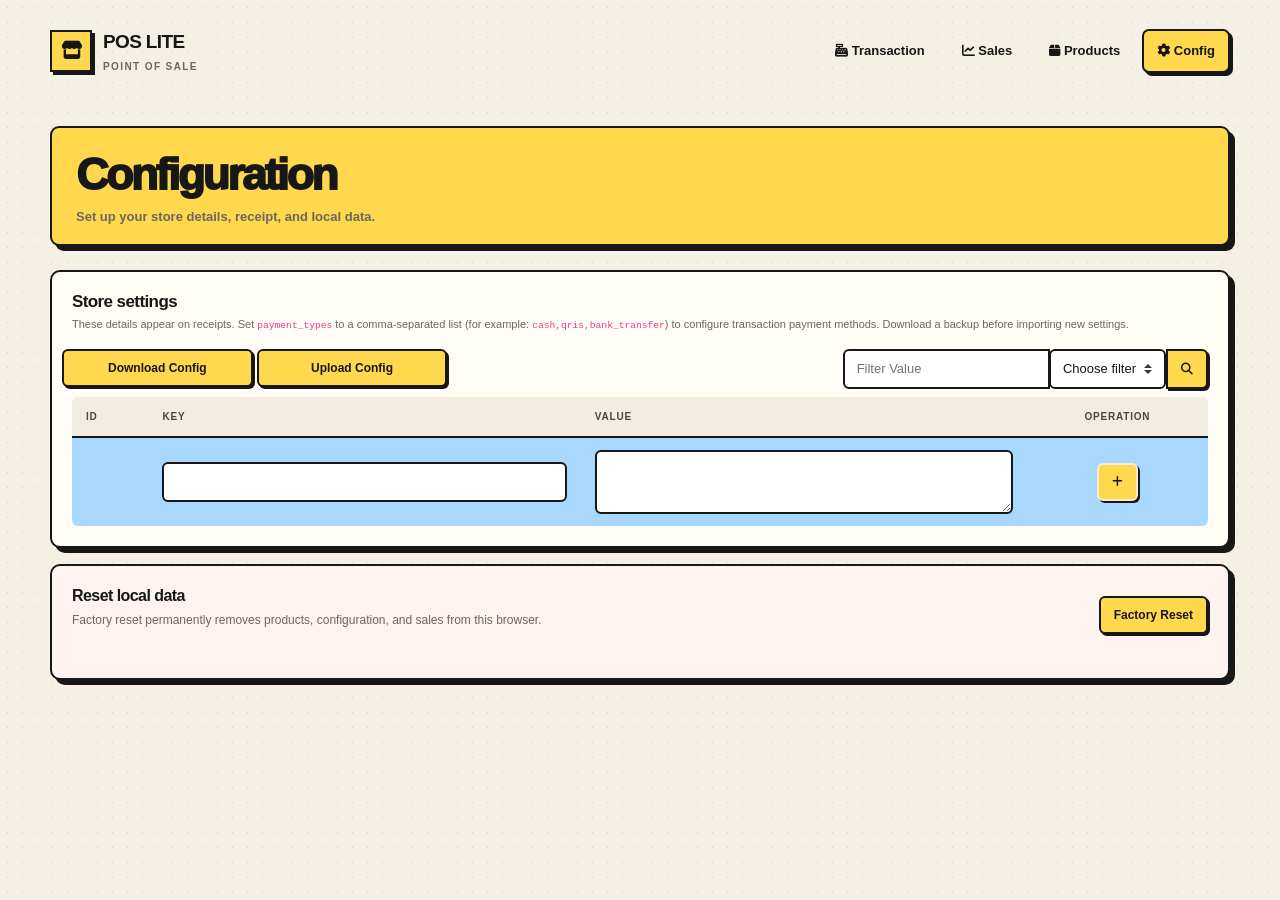
==== commit 5e5de40a: "edit wording checkout to be transaction" ====
--- a/config.html
+++ b/config.html
@@ -32,7 +32,7 @@
         <nav aria-label="Main navigation">
           <ul class="nav nav-pills app-nav">
             <li class="nav-item"><a class="nav-link" href="./index.html"><i class="fa-solid fa-cash-register"
-                  aria-hidden="true"></i> Checkout</a></li>
+                  aria-hidden="true"></i> Transaction</a></li>
             <li class="nav-item"><a class="nav-link" href="./sales.html"><i class="fa-solid fa-chart-line"
                   aria-hidden="true"></i> Sales</a></li>
             <li class="nav-item"><a class="nav-link" href="./product.html"><i class="fa-solid fa-box"
@@ -57,7 +57,7 @@
               <div>
                 <h3>Store settings</h3>
                 <p>These details appear on receipts. Set <code>payment_types</code> to a comma-separated list (for
-                  example: <code>cash,qris,bank_transfer</code>) to configure checkout methods. Download a backup before
+                  example: <code>cash,qris,bank_transfer</code>) to configure transaction payment methods. Download a backup before
                   importing new settings.</p>
               </div>
             </div>
--- a/css/pos.css
+++ b/css/pos.css
@@ -565,36 +565,36 @@
   font-size: 11px;
 }
 
-.app-shell .checkout-actions {
+.app-shell .transaction-actions {
   display: flex;
   flex-wrap: wrap;
   gap: 9px;
   margin-bottom: 14px;
 }
 
-.app-shell .checkout-actions .btn {
+.app-shell .transaction-actions .btn {
   flex: 1 1 130px;
 }
 
-.app-shell .checkout-details {
+.app-shell .transaction-details {
   display: grid;
   grid-template-columns: repeat(2, minmax(0, 1fr));
   gap: 5px 12px;
   margin-bottom: 12px;
 }
 
-.app-shell .checkout-field label {
+.app-shell .transaction-field label {
   margin: 0;
   font-size: 11px;
   font-weight: 850;
 }
 
-.app-shell .checkout-field label span {
+.app-shell .transaction-field label span {
   color: var(--muted);
   font-weight: 600;
 }
 
-.app-shell .checkout-field .form-control {
+.app-shell .transaction-field .form-control {
   min-width: 0;
   min-height: 34px;
   height: 34px;
@@ -610,17 +610,17 @@
   line-height: 1;
 }
 
-.app-shell .checkout-label {
+.app-shell .transaction-label {
   margin-bottom: 13px;
   font-size: 16px;
   font-weight: 900;
 }
 
-.app-shell .checkout-total {
+.app-shell .transaction-total {
   background: var(--blue) !important;
 }
 
-.app-shell .checkout-search {
+.app-shell .transaction-search {
   padding: 16px;
   border: 1px dashed #aaa18e;
   border-radius: 8px;
@@ -742,7 +742,7 @@
     font-size: 10px;
   }
 
-  .app-shell .checkout-details {
+  .app-shell .transaction-details {
     gap: 5px 8px;
   }
 }
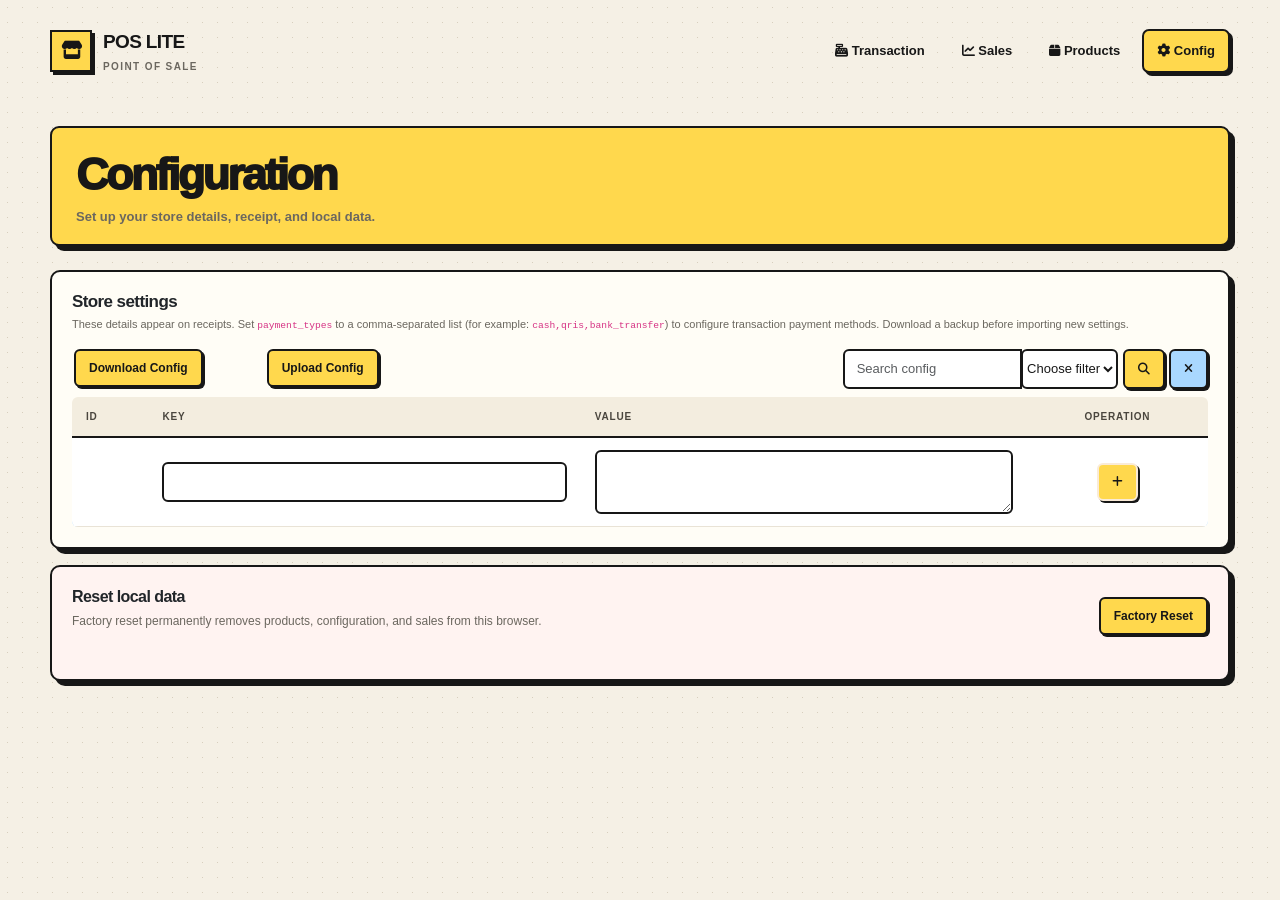
==== commit 7a8975b3: "tidy up ui" ====
--- a/config.html
+++ b/config.html
@@ -2,18 +2,17 @@
 <html lang="en">
 
 <head>
-  <title>POS Lite</title>
+  <meta charset="UTF-8">
+  <meta name="viewport" content="width=device-width, initial-scale=1">
+  <meta http-equiv="X-UA-Compatible" content="ie=edge" />
+  <meta name="description" content="Review, import and export POS Lite configurations.">
+  <meta name="author" content="POS Lite">
+  <title>Configuration - POS Lite</title>
 
   <link rel="icon" type="image/png" href="https://i.ibb.co.com/cK1Ss7vL/poslite-logo.png">
 
-  <meta charset="UTF-8" />
-  <meta name="viewport" content="width=device-width, initial-scale=1.0" />
-  <meta http-equiv="X-UA-Compatible" content="ie=edge" />
-  <meta name="Description" content="POS Lite" />
-  <meta name="author" content="POS Lite">
-
-  <link rel="stylesheet" href="https://cdn.jsdelivr.net/npm/bootstrap@4.0.0/dist/css/bootstrap.min.css"
-    integrity="sha384-Gn5384xqQ1aoWXA+058RXPxPg6fy4IWvTNh0E263XmFcJlSAwiGgFAW/dAiS6JXm" crossorigin="anonymous">
+  <link href="https://cdn.jsdelivr.net/npm/bootstrap@5.3.8/dist/css/bootstrap.min.css" rel="stylesheet"
+    integrity="sha384-sRIl4kxILFvY47J16cr9ZwB07vP4J8+LH7qKQnuqkuIAvNWLzeN8tE5YBujZqJLB" crossorigin="anonymous" />
   <link rel="stylesheet" href="https://cdnjs.cloudflare.com/ajax/libs/font-awesome/6.1.1/css/all.min.css"
     integrity="sha512-KfkfwYDsLkIlwQp6LFnl8zNdLGxu9YAA1QvwINks4PhcElQSvqcyVLLD9aMhXd13uQjoXtEKNosOWaZqXgel0g=="
     crossorigin="anonymous" referrerpolicy="no-referrer" />
@@ -57,7 +56,8 @@
               <div>
                 <h3>Store settings</h3>
                 <p>These details appear on receipts. Set <code>payment_types</code> to a comma-separated list (for
-                  example: <code>cash,qris,bank_transfer</code>) to configure transaction payment methods. Download a backup before
+                  example: <code>cash,qris,bank_transfer</code>) to configure transaction payment methods. Download a
+                  backup before
                   importing new settings.</p>
               </div>
             </div>
@@ -106,7 +106,7 @@
 
               <div class="col-lg-4 offset-lg-4 mb-2">
                 <div class="input-group">
-                  <input id="filter_value" type="text" class="form-control" placeholder="Filter Value"
+                  <input id="filter_value" type="text" class="form-control" placeholder="Search config"
                     aria-label="Filter Value" aria-describedby="basic-addon2">
                   <div class="input-group-append">
                     <select id="filter_type" class="custom-select" id="inputGroupSelect04">
@@ -116,6 +116,10 @@
                     </select>
                     <button class="btn btn-info btn-rounded" onclick="onSearchConfig()">
                       <i class="fa-solid fa-magnifying-glass"></i>
+                    </button>
+                    <button class="btn btn-secondary btn-rounded" type="button" onclick="clearConfigSearch()"
+                      aria-label="Clear search" title="Clear search">
+                      <i class="fa-solid fa-xmark" aria-hidden="true"></i>
                     </button>
                   </div>
                 </div>
@@ -400,6 +404,12 @@
       }))
     }
 
+    function clearConfigSearch() {
+      document.getElementById("filter_value").value = ""
+      document.getElementById("filter_type").value = "default"
+      onSearchConfig()
+    }
+
     function onDownloadConfig() {
       var listConfig = newSessionDB().queryAll("config")
       if (listConfig.length == 0) {
--- a/css/pos.css
+++ b/css/pos.css
@@ -746,3 +746,179 @@
     gap: 5px 8px;
   }
 }
+
+.summary-grid {
+  display: grid;
+  grid-template-columns: repeat(3, minmax(0, 1fr));
+  gap: 16px;
+  margin-bottom: 25px;
+}
+
+.summary-card {
+  min-height: 126px;
+  padding: 18px 20px;
+  border: var(--line);
+  border-radius: 9px;
+  background: var(--paper);
+  box-shadow: var(--shadow);
+}
+
+.summary-card:nth-child(2) {
+  background: var(--blue);
+}
+
+.summary-card:nth-child(3) {
+  background: var(--pink);
+}
+
+.summary-label {
+  display: flex;
+  align-items: center;
+  gap: 8px;
+  font-size: 12px;
+  font-weight: 800;
+}
+
+.summary-value {
+  margin-top: 13px;
+  font-size: clamp(25px, 4vw, 34px);
+  font-weight: 950;
+  letter-spacing: -0.055em;
+  line-height: 1;
+}
+
+.summary-note {
+  margin-top: 7px;
+  color: #39362f;
+  font-size: 11px;
+  font-weight: 650;
+}
+
+.app-modal {
+  position: fixed;
+  z-index: 1000;
+  inset: 0;
+  display: none;
+  align-items: center;
+  justify-content: center;
+  padding: 20px;
+  background: rgb(23 23 23 / 58%);
+}
+
+.app-modal.is-open {
+  display: flex;
+}
+
+.app-modal .modal-panel {
+  width: min(900px, 100%);
+  max-height: min(90vh, 900px);
+  overflow: auto;
+  border: 3px solid var(--ink);
+  border-radius: 10px;
+  background: var(--paper);
+  box-shadow: 7px 7px 0 var(--ink);
+}
+
+.app-modal .modal-header,
+.app-modal .modal-footer {
+  display: flex;
+  align-items: center;
+  justify-content: space-between;
+  gap: 12px;
+  padding: 16px 20px;
+  border-bottom: 2px solid var(--ink);
+  background: #fff9e7;
+}
+
+.app-modal .modal-footer {
+  justify-content: flex-end;
+  border-top: 2px solid var(--ink);
+  border-bottom: 0;
+  background: var(--paper);
+}
+
+.app-modal .modal-header h2 {
+  font-size: 19px;
+}
+
+.app-modal .modal-body {
+  padding: 20px;
+}
+
+.app-modal .modal-close {
+  border: 0;
+  background: transparent;
+  color: var(--ink);
+  cursor: pointer;
+  font-size: 24px;
+  font-weight: 900;
+}
+
+.app-modal .receipt-modal-panel {
+  display: flex;
+  width: min(760px, 100%);
+  height: min(90vh, 950px);
+  flex-direction: column;
+  overflow: hidden;
+}
+
+.app-modal .receipt-modal-panel .modal-header {
+  flex: 0 0 auto;
+}
+
+.app-modal .receipt-modal-frame {
+  width: 100%;
+  flex: 1;
+  border: 0;
+  background: var(--canvas);
+}
+
+.app-modal .heading-actions {
+  display: flex;
+  align-items: center;
+  gap: 10px;
+}
+
+.app-modal .button-small {
+  min-height: 34px;
+  padding: 6px 10px;
+  box-shadow: 2px 2px 0 var(--ink);
+  font-size: 12px;
+}
+
+@media (max-width: 760px) {
+  .summary-grid {
+    gap: 10px;
+  }
+
+  .summary-card {
+    min-height: 110px;
+    padding: 14px;
+    box-shadow: 3px 3px 0 var(--ink);
+  }
+}
+
+@media (max-width: 460px) {
+  .summary-grid {
+    grid-template-columns: 1fr;
+  }
+
+  .summary-card {
+    min-height: 93px;
+  }
+
+  .summary-value {
+    margin-top: 8px;
+    font-size: 27px;
+  }
+
+  .app-modal {
+    padding: 10px;
+  }
+
+  .app-modal .modal-header,
+  .app-modal .modal-body,
+  .app-modal .modal-footer {
+    padding: 14px;
+  }
+}
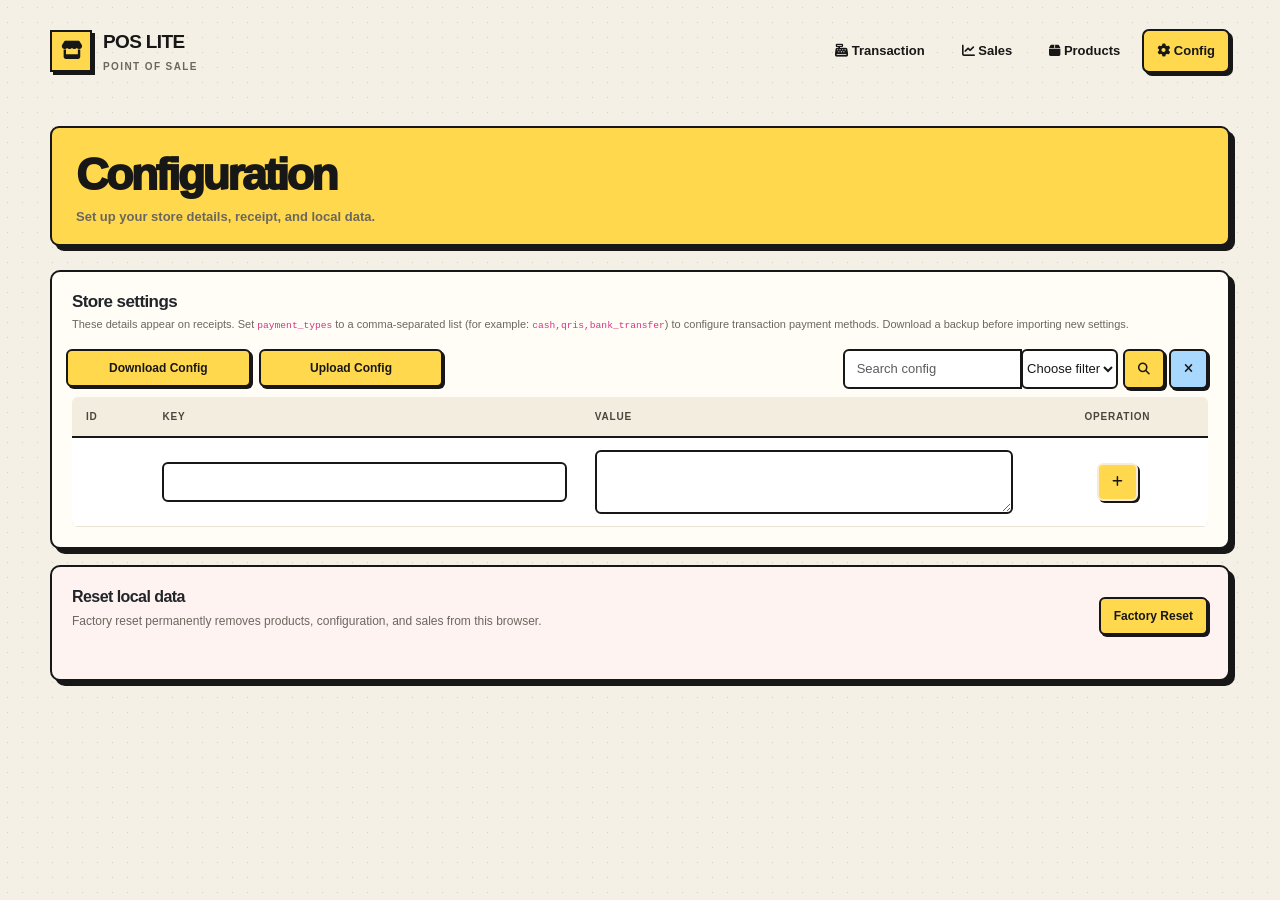
==== commit 9a730ef4: "enhance down/up-load button size n position" ====
--- a/config.html
+++ b/config.html
@@ -63,14 +63,18 @@
             </div>
             <div class="row">
               <div class="col-lg-4 mb-2">
-                <div class="row no-gutters">
-                  <div class="col mr-1">
-                    <button type="button" class="btn btn-info btn-block" onclick="onDownloadConfig()">Download
-                      Config</button>
+                <div class="row g-2">
+                  <div class="col">
+                    <div class="d-grid">
+                      <button type="button" class="btn btn-info btn-block" onclick="onDownloadConfig()">Download
+                        Config</button>
+                    </div>
                   </div>
                   <div class="col">
-                    <button type="button" class="btn btn-info btn-block" onclick="onUploadConfig()">Upload
-                      Config</button>
+                    <div class="d-grid">
+                      <button type="button" class="btn btn-info btn-block" onclick="onUploadConfig()">Upload
+                        Config</button>
+                    </div>
                   </div>
                 </div>
                 <div class="input-group-sm mt-2 mb-2" style="display:none" id="config_upload_form">
